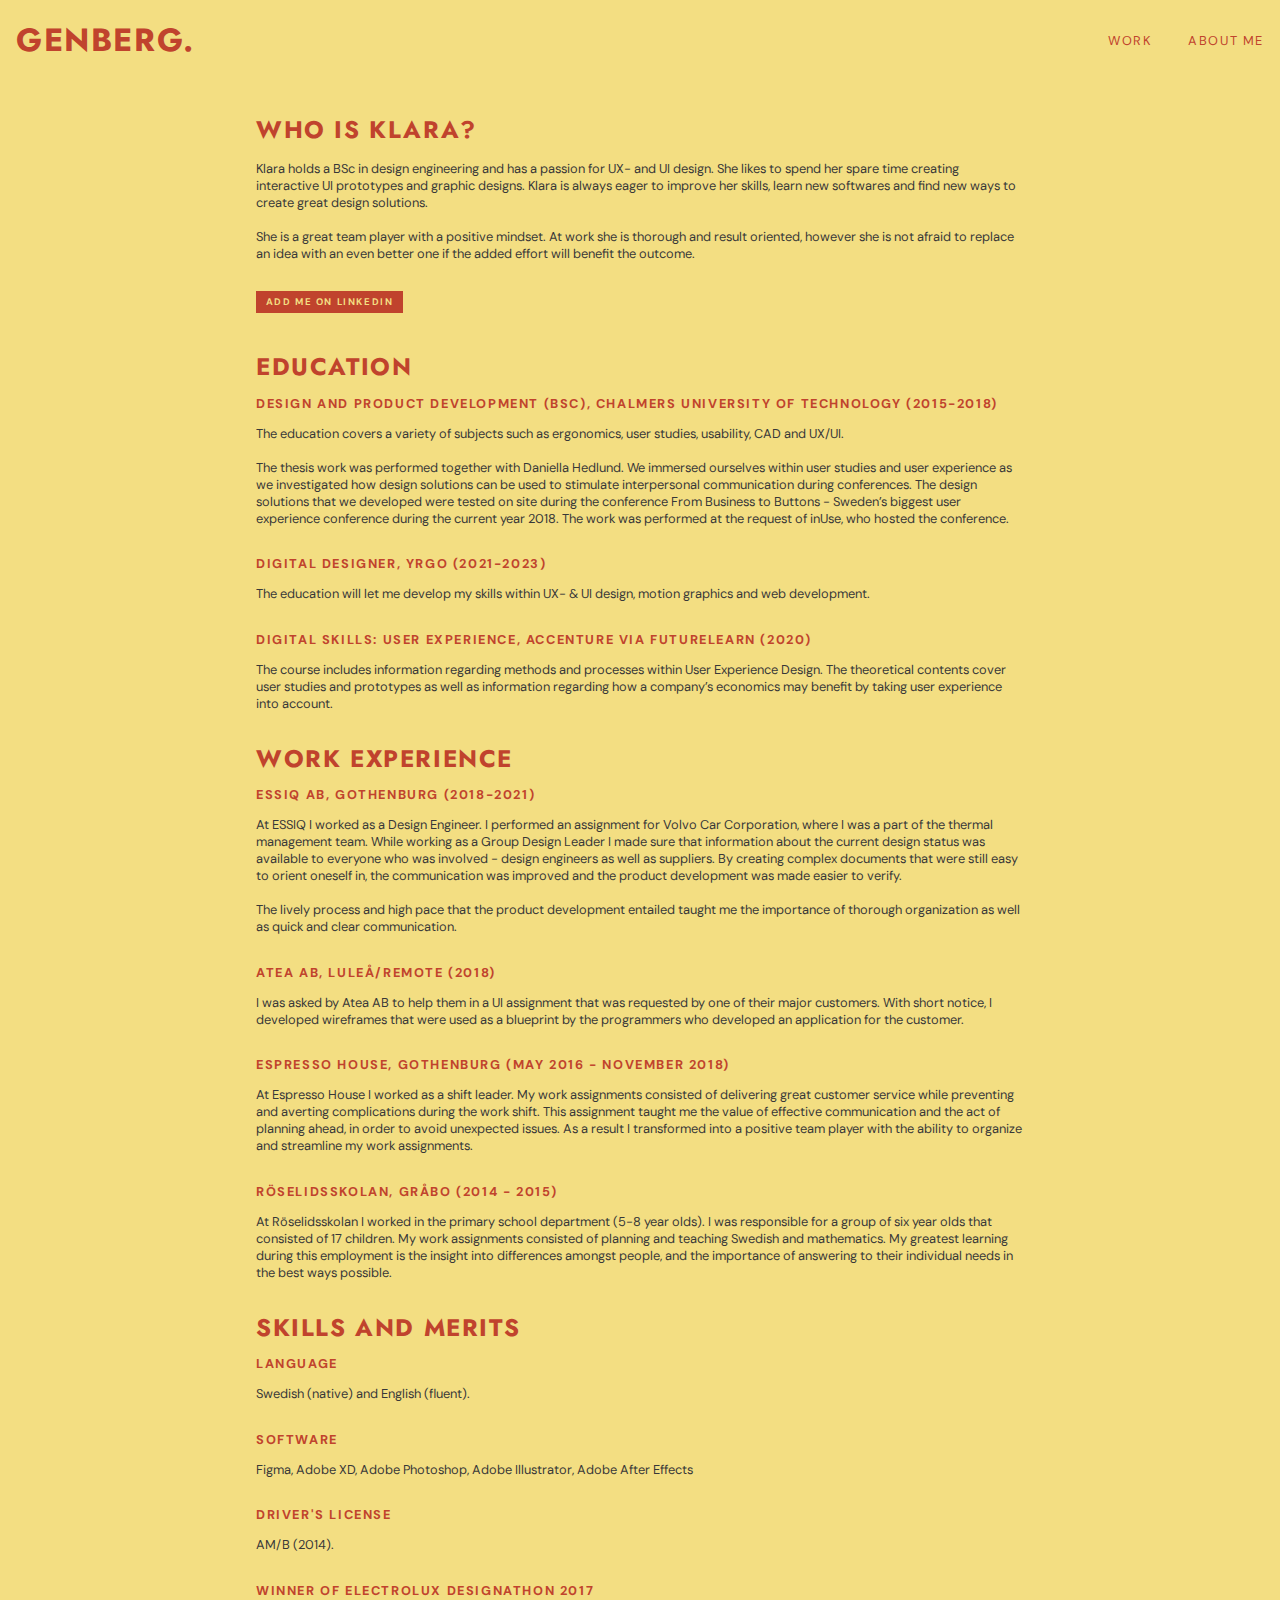
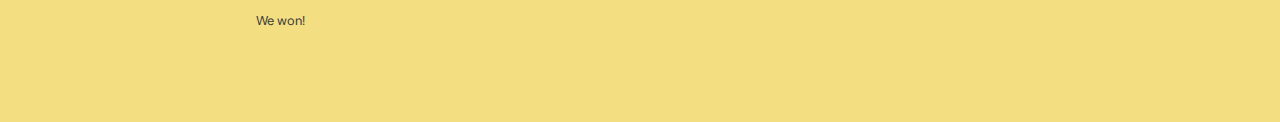
==== about.html @ a9856222 "Add files via upload" ====
<!DOCTYPE html>
<html lang="en">
<head>
    <meta charset="UTF-8">
    <meta http-equiv="X-UA-Compatible" content="IE=edge">
    <meta name="viewport" content="width=device-width, initial-scale=1.0">
    <link rel="stylesheet" href="styles.css">
    <link rel="preconnect" href="https://fonts.googleapis.com">
<link rel="preconnect" href="https://fonts.gstatic.com" crossorigin>
<link href="https://fonts.googleapis.com/css2?family=DM+Sans&family=Jost:wght@700&family=Parisienne&display=swap" rel="stylesheet">
    <title>Genberg</title>
</head>

<body>
    <section class="navbar">
        <a href="index.html">
        <h1>
            Genberg.
        </h1>
        </a>
        <div class="list">
            <ul>
            <a href="index.html">
                <li class="li-navbar">
                    Work
                </li>
            </a>
            <a href="about.html">
                <li class="li-navbar">
                    About me
                </li>
            </a>
            </ul>
        </div>
    </section>

    <section class="about">
        <div class="about-text">
            <h3>
                Who is Klara?
            </h3>
                <p>Klara holds a BSc in design engineering and has a passion for UX- and UI design. She likes to spend her spare time creating interactive UI prototypes and graphic designs. Klara is always eager to improve her skills, learn new softwares and find new ways to create great design solutions.<br><br>She is a great team player with a positive mindset. At work she is thorough and result oriented, however she is not afraid to replace an idea with an even better one if the added effort will benefit the outcome.
                </p>
                <a href="https://www.linkedin.com/in/klara-genberg-6b4b93113/"><div class="button-readmore">Add me on LinkedIn</div></a><br><br><br>
                <h3>Education</h3>
                    <h2>
                        Design and Product Development (BSc), Chalmers University of Technology (2015-2018)
                    </h2>
                    <p>
                        The education covers a variety of subjects such as ergonomics, user studies, usability, CAD and UX/UI.<br><br>The thesis work was performed together with Daniella Hedlund. We immersed ourselves within user studies and user experience as we investigated how design solutions can be used to stimulate interpersonal communication during conferences. The design solutions that we developed were tested on site during the conference From Business to Buttons - Sweden’s biggest user experience conference during the current year 2018. The work was performed at the request of inUse, who hosted the conference.
                    </p>
                    <h2>
                        Digital Designer, YRGO (2021-2023)
                    </h2>
                    <p>
                        The education will let me develop my skills within UX- & UI design, motion graphics and web development.
                    </p>
                    <h2>
                        Digital Skills: User Experience, Accenture via FutureLearn (2020)
                    </h2>
                    <p>
                        The course includes information regarding methods and processes within User Experience Design. The theoretical contents cover user studies and prototypes as well as information regarding how a company’s economics may benefit by taking user experience into account.
                    </p>
                <h3>Work experience</h3>
                    <h2>
                        ESSIQ AB, Gothenburg (2018-2021)
                    </h2>
                        <p>
                            At ESSIQ I worked as a Design Engineer. I performed an assignment for Volvo Car Corporation, where I was a part of the thermal management team. While working as a Group Design Leader I made sure that information about the current design status was available to everyone who was involved - design engineers as well as suppliers. By creating complex documents that were still easy to orient oneself in, the communication was improved and the product development was made easier to verify.<br><br>The lively process and high pace that the product development entailed taught me the importance of thorough organization as well as quick and clear communication.
                        </p>
                    <h2>
                        Atea AB, Luleå/Remote (2018)
                    </h2>
                        <p>
                            I was asked by Atea AB to help them in a UI assignment that was requested by one of their major customers. With short notice, I developed wireframes that were used as a blueprint by the programmers who developed an application for the customer.
                        </p>
                    <h2>
                        Espresso House, Gothenburg (May 2016 - November 2018)
                    </h2>
                        <p>
                            At Espresso House I worked as a shift leader. My work assignments consisted of delivering great customer service while preventing and averting complications during the work shift. This assignment taught me the value of effective communication and the act of planning ahead, in order to avoid unexpected issues. As a result I transformed into a positive team player with the ability to organize and streamline my work assignments.
                        </p>
                    <h2>
                        Röselidsskolan, Gråbo (2014 - 2015)
                    </h2>
                        <p>
                            At Röselidsskolan I worked in the primary school department (5-8 year olds). I was responsible for a group of six year olds that consisted of 17 children. My work assignments consisted of planning and teaching Swedish and mathematics. My greatest learning during this employment is the insight into differences amongst people, and the importance of answering to their individual needs in the best ways possible.
                        </p>
                <h3>
                    Skills and merits
                </h3>
                    <h2>
                        Language
                    </h2>
                    <p>
                        Swedish (native) and English (fluent).
                    </p>
                        <h2>
                            Software
                        </h2>
                        <p>
                            Figma, Adobe XD, Adobe Photoshop, Adobe Illustrator, Adobe After Effects
                        </p>
                    <h2>
                        Driver's License
                    </h2>
                    <p>
                        AM/B (2014).
                    </p>
                    <h2>
                        Winner of Electrolux Designathon 2017
                    </h2>
                    <p>
                        We won!
                    </p>
        </div>
        </section>
</body>
</html>
---- styles.css ----
body, html {
    margin: 0;
    background-size: cover;
    width: 100%;
    height: 100%;
}

h1 {
    font-family: 'Jost', sans-serif;
    text-transform: uppercase;
    color: #C0432D;
    font-size: 2rem;
    letter-spacing: 0.1rem;
    margin: 0;
}

@-webkit-keyframes glow {
  from {
    text-shadow: 0 0 10px #fff, 0 0 10px rgb(247, 0, 0), 0 0 20px #bb2b11, 0 0 40px #c93a21, 0 0 50px #c53217, 0 0 60px #c70e0e, 0 0 70px #C0432D;
  }
  
  to {
    text-shadow: 0 0 10px #fff, 0 0 20px #c72407, 0 0 30px #e62c0b, 0 0 50px #e63c1e, 0 0 60px #d43519, 0 0 70px #ce4027, 0 0 80px #af3520;
  }
}

h2 {
    font-family: 'DM Sans', sans-serif;
    font-size: 0.8rem;
    letter-spacing: 0.1rem;
    text-transform: uppercase;
    color: #C0432D;
    margin-bottom: 0;
}

h3 {
    font-family: 'Jost', sans-serif;
    font-size: 1.5rem;
    letter-spacing: 0.1rem;
    text-transform: uppercase;
    color: #C0432D;
    
    margin: 0;
}

h4 {
    font-family: 'Jost', sans-serif;
    text-transform: uppercase;
    color: #576768;
    font-size: 1.6rem;
    letter-spacing: 0.1rem;
    margin-bottom: 1rem;
    margin-top: 0;
}

p {
    font-family: 'DM Sans', sans-serif;
    font-size: 0.8rem;
    text-transform: inherit;
    color: #383838;
    float: center;
    padding-bottom: 1rem;
}

.p-landing {
  font-family: 'DM Sans', sans-serif;
  font-size: 0.9rem;
  letter-spacing: 0.1rem;
  text-transform: inherit;
  color: #C0432D;
  float: center;
  padding-bottom: 1rem;
  padding-right: 1rem;
}

.p-about {
  font-family: 'DM Sans', sans-serif;
  font-size: 0.8rem;
  letter-spacing: 0.1rem;
  text-transform: inherit;
  color: #383838;
  float: center;
  padding-bottom: 1rem;
  padding-right: 1rem;
}

a {
    text-decoration: none;
}

ul {
    list-style-type: none;
    overflow: hidden;
}

.li-navbar {
    font-family: 'DM Sans', sans-serif;
    font-size: 0.8rem;
    letter-spacing: 0.1rem;
    text-transform: uppercase;
    color: #C0432D;
    display: inline;
    padding-left: 2rem;
    text-decoration: none;
}

li:hover {
    font-style: italic;
    color:#ff7839;
}

@media (max-width: 550px) {
    li {
        display: inline-block;
    }
}

.navbar {
    background-color:#F3DE82;
    display: flex;
    justify-content:space-between;
    align-items: center;
    position: fixed;
    padding: 0 1rem 0 1rem;
    left: 0;
    right: 0;
    top: 0;
    height: 5rem;
    overflow: hidden;
    z-index: 1;
}

.hero {
  background: #F3DE82;
  background-size: cover;
  height: 100%;
  width: 100%;
  background-position: center;
  background-repeat: no-repeat;
}



.hero-text {
  text-align: center;
  position: absolute;
  top: 50%;
  left: 50%;
  transform: translate(-50%, -50%);
}

.projects {
    display: flex;
    width: 100%;
    flex-direction: row;
    background: #F3DE82;
  }

  .projects-unit {
    width: 100%;
    margin:0;
    display: flex;
    flex-direction: column;
    align-items: center;
  }

  @media (max-width: 550px) {
    .projects-unit {
        flex-direction: column;
        padding-top: 1 rem;
      }

    .projects-info {
        padding: 0;
        margin: 0;
      }
}

  .projects-image {
    display: flex;
    flex: 1;
    margin:0;
    width: 90%;
    padding-top: 60%;
    background: #F3DE82;
    transition: ease-in-out 200ms;
  }

  .projects-image:hover {
    filter: drop-shadow(4px 4px 0px #C0432D)
  }

  .projects-info {
    display: flex;
    flex: 1;
    flex-direction: column;
    background: #F3DE82;
    width: 70%;
    align-items: center;
    gap: 1rem;
    padding-top: .5rem;
    padding-bottom: 2rem;
  }

  .top-image {
    background-size: cover;
    width: 70%;
    padding-top: 45%;
    margin: auto;
    margin-bottom: 2rem;
  }

  .image1 {
      background: url(img/Immuna/immuna4.png);
      background-size: cover;
  }

  .image2 {
    background: url(img/Immuna/immunahand.png);
    background-size: cover;
}

.image3 {
  background: url(img/Immuna/immunadouble.png);
  background-size: cover;
}

.image21 {
  background: url(img/infographic/infographic.png);
  background-size: cover;
}

.image22 {
  background: url(img/infographic/animation.gif);
  background-size: cover;
  padding-top: 70%;
}

  .button-readmore {
    display: inline-block;
    font-family: 'DM Sans', sans-serif;
    font-size: 0.6rem;
    font-weight: bold;
    letter-spacing: 0.1rem;
    text-transform: uppercase;
    color: #F3DE82;
    background: #C0432D;
    padding: .3rem .6rem .3rem .6rem;
    transition: ease-in-out 200ms;
}

.button-readmore:hover {
    background: #F3DE82;
    color: #C0432D;
    border: 1px solid #C0432D;
    filter: drop-shadow(3px 3px 0px #C0432D)
}

.button-readmore-dark {
  display: inline-block;
  font-family: 'DM Sans', sans-serif;
  font-size: 0.6rem;
  font-weight: bold;
  letter-spacing: 0.1rem;
  text-transform: uppercase;
  color: #000000;
  background: #ffffff;
  padding: .3rem .6rem .3rem .6rem;
  transition: ease-in-out 200ms;
}

.button-readmore-dark:hover {
  background: #000000;
  color: #ffffff;
  border: 1px solid #ffffff;
  filter: drop-shadow(3px 3px 0px #ffffff)
}

.about {
  margin-top: 5rem;
  background: #F3DE82;
  width: 100%;
  height: auto;
  padding-top: 2rem;
  padding-bottom: 4rem;
  justify-content: center;
}

.about-text {
  margin: auto;
  background: #F3DE82;
  max-width: 60%;
}

.aboutproject {
  margin-top: 5rem;
  background: #f2f2f2;
  width: 100%;
  height: auto;
  padding-top: 2rem;
  padding-bottom: 4rem;
  justify-content: center;
}

.aboutproject-text {
  margin: auto;
  background: #f2f2f2;
  max-width: 60%;
}
  
  
  
.dark {
  background-color:#000000;
  color: #ffffff;
}

.light {
  filter: drop-shadow(1px 1px 1px #a5a5a5)
}
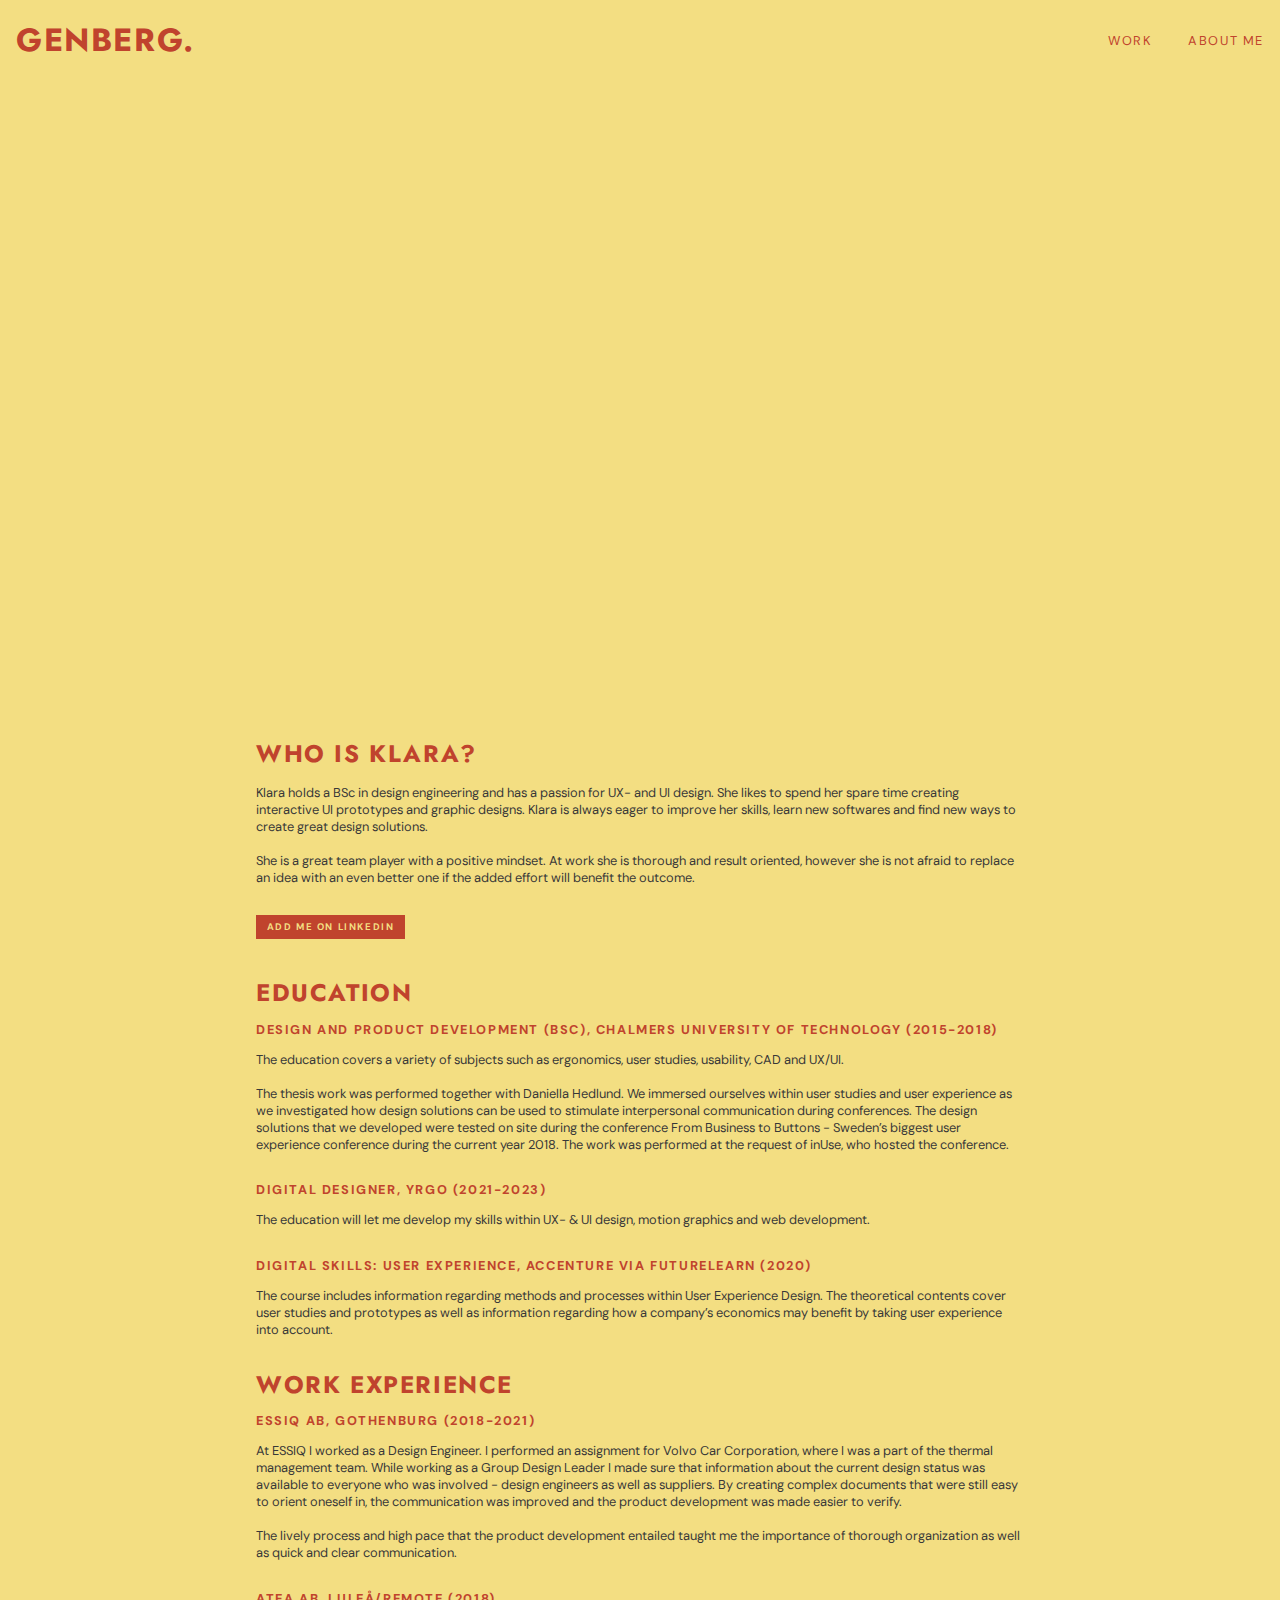
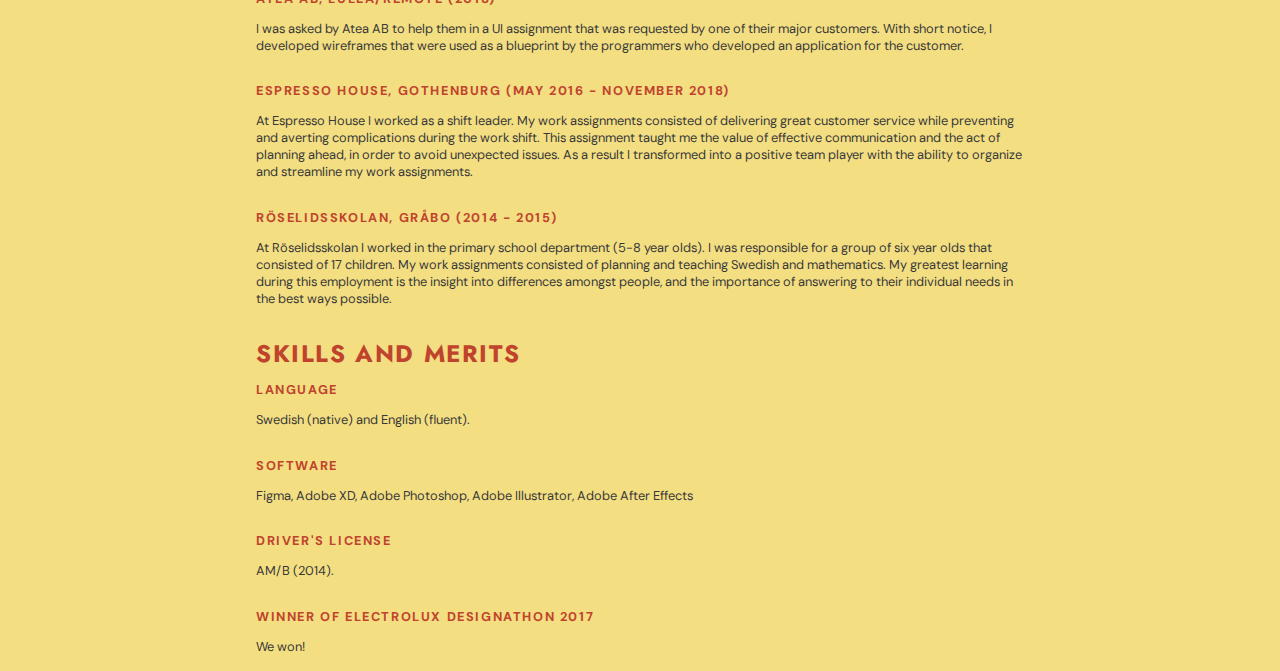
==== commit 7544e8a9: "Add design updates" ====
--- a/about.html
+++ b/about.html
@@ -9,6 +9,7 @@
 <link rel="preconnect" href="https://fonts.gstatic.com" crossorigin>
 <link href="https://fonts.googleapis.com/css2?family=DM+Sans&family=Jost:wght@700&family=Parisienne&display=swap" rel="stylesheet">
     <title>Genberg</title>
+    <link rel="icon" href="img/icons/G icon.svg">
 </head>
 
 <body>
@@ -31,10 +32,14 @@
                 </li>
             </a>
             </ul>
+            <a href="menu.html">
+                <img class="hamburger" src="img/icons/hamburger.svg">
+            </a>
         </div>
     </section>
 
     <section class="about">
+        <div class="top-image about-image"></div> 
         <div class="about-text">
             <h3>
                 Who is Klara?
--- a/styles.css
+++ b/styles.css
@@ -3,25 +3,19 @@
     background-size: cover;
     width: 100%;
     height: 100%;
+    background: #F3DE82;
+}
+
+h1, h3 {
+  font-family: 'Jost', sans-serif;
+  text-transform: uppercase;
+  color: #C0432D;
+  letter-spacing: 0.1rem;
+  margin: 0;
 }
 
 h1 {
-    font-family: 'Jost', sans-serif;
-    text-transform: uppercase;
-    color: #C0432D;
     font-size: 2rem;
-    letter-spacing: 0.1rem;
-    margin: 0;
-}
-
-@-webkit-keyframes glow {
-  from {
-    text-shadow: 0 0 10px #fff, 0 0 10px rgb(247, 0, 0), 0 0 20px #bb2b11, 0 0 40px #c93a21, 0 0 50px #c53217, 0 0 60px #c70e0e, 0 0 70px #C0432D;
-  }
-  
-  to {
-    text-shadow: 0 0 10px #fff, 0 0 20px #c72407, 0 0 30px #e62c0b, 0 0 50px #e63c1e, 0 0 60px #d43519, 0 0 70px #ce4027, 0 0 80px #af3520;
-  }
 }
 
 h2 {
@@ -34,54 +28,23 @@
 }
 
 h3 {
-    font-family: 'Jost', sans-serif;
     font-size: 1.5rem;
-    letter-spacing: 0.1rem;
-    text-transform: uppercase;
-    color: #C0432D;
-    
-    margin: 0;
-}
-
-h4 {
-    font-family: 'Jost', sans-serif;
-    text-transform: uppercase;
-    color: #576768;
-    font-size: 1.6rem;
-    letter-spacing: 0.1rem;
-    margin-bottom: 1rem;
-    margin-top: 0;
-}
-
-p {
-    font-family: 'DM Sans', sans-serif;
-    font-size: 0.8rem;
-    text-transform: inherit;
-    color: #383838;
-    float: center;
-    padding-bottom: 1rem;
-}
-
-.p-landing {
+}
+
+p, .p-landing {
   font-family: 'DM Sans', sans-serif;
-  font-size: 0.9rem;
-  letter-spacing: 0.1rem;
+  font-size: 0.8rem;
   text-transform: inherit;
-  color: #C0432D;
   float: center;
   padding-bottom: 1rem;
-  padding-right: 1rem;
-}
-
-.p-about {
-  font-family: 'DM Sans', sans-serif;
-  font-size: 0.8rem;
-  letter-spacing: 0.1rem;
-  text-transform: inherit;
-  color: #383838;
-  float: center;
-  padding-bottom: 1rem;
-  padding-right: 1rem;
+}
+
+p {
+    color: #383838;
+}
+
+.p-landing {
+  color: #C0432D;
 }
 
 a {
@@ -106,13 +69,6 @@
 
 li:hover {
     font-style: italic;
-    color:#ff7839;
-}
-
-@media (max-width: 550px) {
-    li {
-        display: inline-block;
-    }
 }
 
 .navbar {
@@ -130,6 +86,10 @@
     z-index: 1;
 }
 
+.hamburger {
+  display: none;
+}
+
 .hero {
   background: #F3DE82;
   background-size: cover;
@@ -138,8 +98,6 @@
   background-position: center;
   background-repeat: no-repeat;
 }
-
-
 
 .hero-text {
   text-align: center;
@@ -149,41 +107,29 @@
   transform: translate(-50%, -50%);
 }
 
+.projects, .projects-unit, .projects-image, .projects-info {
+  display: flex;
+  background: #F3DE82;
+  margin: 0;
+}
+
 .projects {
-    display: flex;
     width: 100%;
     flex-direction: row;
-    background: #F3DE82;
   }
 
   .projects-unit {
     width: 100%;
-    margin:0;
-    display: flex;
     flex-direction: column;
     align-items: center;
   }
 
-  @media (max-width: 550px) {
-    .projects-unit {
-        flex-direction: column;
-        padding-top: 1 rem;
-      }
-
-    .projects-info {
-        padding: 0;
-        margin: 0;
-      }
-}
-
   .projects-image {
-    display: flex;
     flex: 1;
-    margin:0;
     width: 90%;
     padding-top: 60%;
-    background: #F3DE82;
     transition: ease-in-out 200ms;
+    background-size: cover;
   }
 
   .projects-image:hover {
@@ -191,11 +137,7 @@
   }
 
   .projects-info {
-    display: flex;
-    flex: 1;
     flex-direction: column;
-    background: #F3DE82;
-    width: 70%;
     align-items: center;
     gap: 1rem;
     padding-top: .5rem;
@@ -204,10 +146,16 @@
 
   .top-image {
     background-size: cover;
-    width: 70%;
-    padding-top: 45%;
+    width: 80%;
+    padding-top: 50%;
     margin: auto;
-    margin-bottom: 2rem;
+    margin-bottom: 1rem;
+  }
+  
+  .long-image {
+    width: 100%;
+    padding-top: 160%;
+    margin: auto;
   }
 
   .image1 {
@@ -233,7 +181,33 @@
 .image22 {
   background: url(img/infographic/animation.gif);
   background-size: cover;
-  padding-top: 70%;
+  width: 50%;
+  padding-top: 50%;
+}
+
+.image31 {
+  background: url(img/Shuu/shuu_mockup.jpeg);
+      background-size: cover;
+}
+
+.image32 {
+  background: url(img/Shuu/shuu_products.png);
+      background-size: cover;
+}
+
+.image41 {
+  background: url(img/Smoove/smoove_macbook.jpeg);
+  background-size: cover;
+}
+
+.image42 {
+  background: url(img/Smoove/smoove_ipad.jpeg);
+  background-size: cover;
+}
+
+.about-image {
+  background: url(img/aboutme.png);
+  background-size: cover;
 }
 
   .button-readmore {
@@ -245,6 +219,7 @@
     text-transform: uppercase;
     color: #F3DE82;
     background: #C0432D;
+    border: 1px solid #C0432D;
     padding: .3rem .6rem .3rem .6rem;
     transition: ease-in-out 200ms;
 }
@@ -265,6 +240,7 @@
   text-transform: uppercase;
   color: #000000;
   background: #ffffff;
+  border: 1px solid #ffffff;
   padding: .3rem .6rem .3rem .6rem;
   transition: ease-in-out 200ms;
 }
@@ -281,8 +257,6 @@
   background: #F3DE82;
   width: 100%;
   height: auto;
-  padding-top: 2rem;
-  padding-bottom: 4rem;
   justify-content: center;
 }
 
@@ -290,31 +264,78 @@
   margin: auto;
   background: #F3DE82;
   max-width: 60%;
-}
+} 
 
 .aboutproject {
+  display: flex;
+  flex-direction: column;
   margin-top: 5rem;
-  background: #f2f2f2;
+  background: #F3DE82;
   width: 100%;
   height: auto;
-  padding-top: 2rem;
-  padding-bottom: 4rem;
   justify-content: center;
 }
 
-.aboutproject-text {
-  margin: auto;
-  background: #f2f2f2;
-  max-width: 60%;
-}
-  
-  
-  
 .dark {
   background-color:#000000;
   color: #ffffff;
 }
 
-.light {
-  filter: drop-shadow(1px 1px 1px #a5a5a5)
+@media (max-width: 550px) {
+  ul {
+    display: none;
+  }  
+
+  h1 {
+    font-size: 1.6rem;
+  }
+
+  .navbar {
+    height: 3rem;
+  }
+
+  .hamburger {
+    display: inline-block;
+    width: 30px;
+    margin-top: 0.3rem;
+  }
+
+  .exit {
+    display: inline-block;
+    width: 25px;
+    margin-top: 0.3rem;
+  }
+
+  .projects-unit {
+      flex-direction: column;
+    }
+
+    .projects {
+      display: flex;
+      width: 100%;
+      flex-direction: column;
+      background: #F3DE82;
+    }
+
+    h3 {
+      font-size: 1.2rem;
+    }
+
+    .about {
+      margin-top: 3rem;
+    }
+
+    .about-text {
+      max-width: 80%;
+    }
+
+    .top-image {
+      width: 100%;
+      padding-top: 65%;
+    }
+    .year-team-role {
+      display: flex;
+      flex-direction: row;
+      justify-content: space-between;
+    }
 }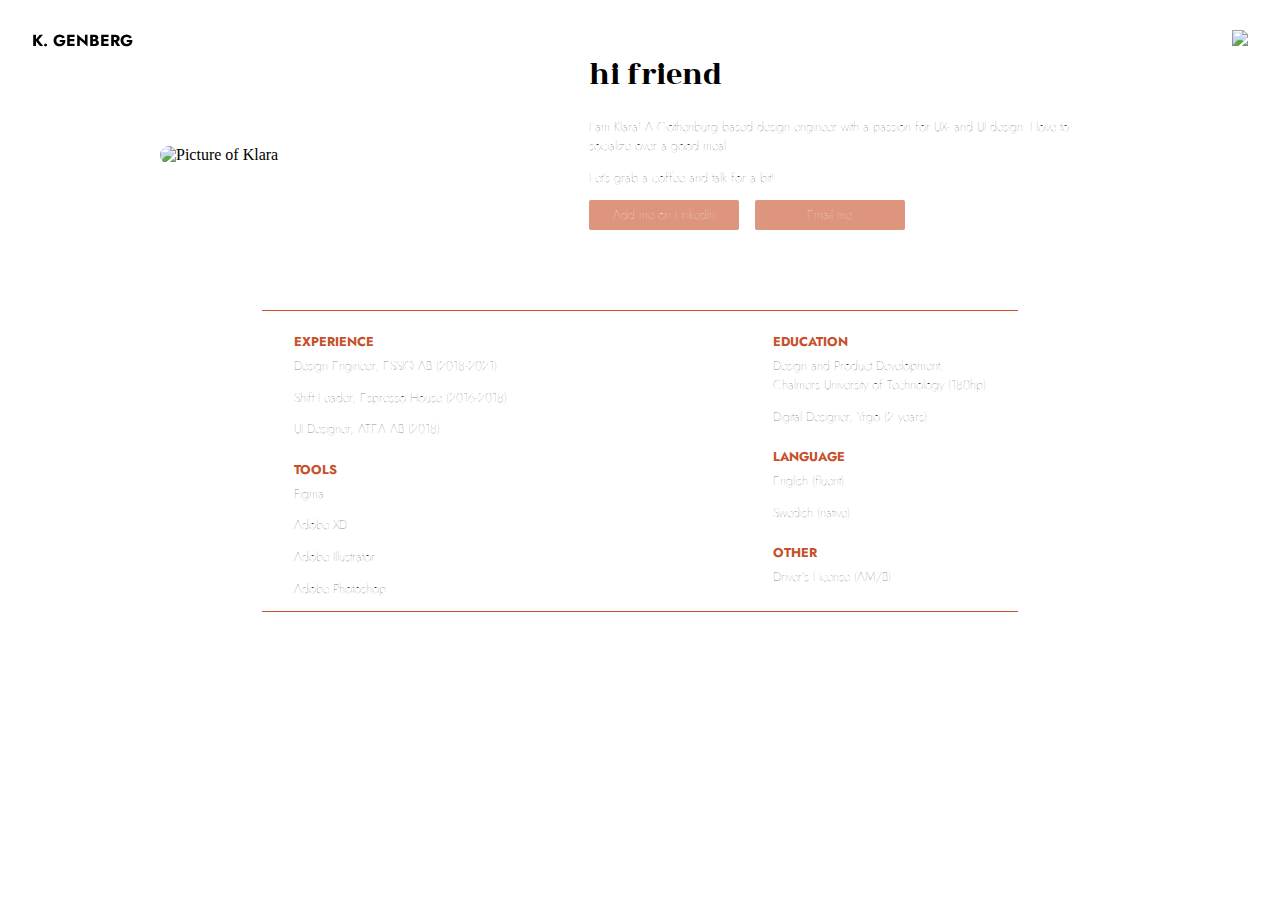
==== commit 8621a47c: "Add new portfolio" ====
--- a/about.html
+++ b/about.html
@@ -6,119 +6,74 @@
     <meta name="viewport" content="width=device-width, initial-scale=1.0">
     <link rel="stylesheet" href="styles.css">
     <link rel="preconnect" href="https://fonts.googleapis.com">
-<link rel="preconnect" href="https://fonts.gstatic.com" crossorigin>
-<link href="https://fonts.googleapis.com/css2?family=DM+Sans&family=Jost:wght@700&family=Parisienne&display=swap" rel="stylesheet">
+    <link rel="preconnect" href="https://fonts.gstatic.com" crossorigin>
+    <link href="https://fonts.googleapis.com/css2?family=Jost:wght@400;700&family=Rozha+One&display=swap" rel="stylesheet">
     <title>Genberg</title>
-    <link rel="icon" href="img/icons/G icon.svg">
 </head>
+<body>
 
-<body>
     <section class="navbar">
         <a href="index.html">
-        <h1>
-            Genberg.
-        </h1>
+        <h2>
+            K. Genberg
+        </h2>
         </a>
-        <div class="list">
-            <ul>
-            <a href="index.html">
-                <li class="li-navbar">
-                    Work
-                </li>
-            </a>
-            <a href="about.html">
-                <li class="li-navbar">
-                    About me
-                </li>
-            </a>
-            </ul>
             <a href="menu.html">
                 <img class="hamburger" src="img/icons/hamburger.svg">
             </a>
         </div>
     </section>
 
-    <section class="about">
-        <div class="top-image about-image"></div> 
+    <section class="about-container">
+        <img src="img/about.jpg" class="project-square-img" alt="Picture of Klara">
         <div class="about-text">
-            <h3>
-                Who is Klara?
-            </h3>
-                <p>Klara holds a BSc in design engineering and has a passion for UX- and UI design. She likes to spend her spare time creating interactive UI prototypes and graphic designs. Klara is always eager to improve her skills, learn new softwares and find new ways to create great design solutions.<br><br>She is a great team player with a positive mindset. At work she is thorough and result oriented, however she is not afraid to replace an idea with an even better one if the added effort will benefit the outcome.
-                </p>
-                <a href="https://www.linkedin.com/in/klara-genberg-6b4b93113/"><div class="button-readmore">Add me on LinkedIn</div></a><br><br><br>
-                <h3>Education</h3>
-                    <h2>
-                        Design and Product Development (BSc), Chalmers University of Technology (2015-2018)
-                    </h2>
-                    <p>
-                        The education covers a variety of subjects such as ergonomics, user studies, usability, CAD and UX/UI.<br><br>The thesis work was performed together with Daniella Hedlund. We immersed ourselves within user studies and user experience as we investigated how design solutions can be used to stimulate interpersonal communication during conferences. The design solutions that we developed were tested on site during the conference From Business to Buttons - Sweden’s biggest user experience conference during the current year 2018. The work was performed at the request of inUse, who hosted the conference.
-                    </p>
-                    <h2>
-                        Digital Designer, YRGO (2021-2023)
-                    </h2>
-                    <p>
-                        The education will let me develop my skills within UX- & UI design, motion graphics and web development.
-                    </p>
-                    <h2>
-                        Digital Skills: User Experience, Accenture via FutureLearn (2020)
-                    </h2>
-                    <p>
-                        The course includes information regarding methods and processes within User Experience Design. The theoretical contents cover user studies and prototypes as well as information regarding how a company’s economics may benefit by taking user experience into account.
-                    </p>
-                <h3>Work experience</h3>
-                    <h2>
-                        ESSIQ AB, Gothenburg (2018-2021)
-                    </h2>
-                        <p>
-                            At ESSIQ I worked as a Design Engineer. I performed an assignment for Volvo Car Corporation, where I was a part of the thermal management team. While working as a Group Design Leader I made sure that information about the current design status was available to everyone who was involved - design engineers as well as suppliers. By creating complex documents that were still easy to orient oneself in, the communication was improved and the product development was made easier to verify.<br><br>The lively process and high pace that the product development entailed taught me the importance of thorough organization as well as quick and clear communication.
-                        </p>
-                    <h2>
-                        Atea AB, Luleå/Remote (2018)
-                    </h2>
-                        <p>
-                            I was asked by Atea AB to help them in a UI assignment that was requested by one of their major customers. With short notice, I developed wireframes that were used as a blueprint by the programmers who developed an application for the customer.
-                        </p>
-                    <h2>
-                        Espresso House, Gothenburg (May 2016 - November 2018)
-                    </h2>
-                        <p>
-                            At Espresso House I worked as a shift leader. My work assignments consisted of delivering great customer service while preventing and averting complications during the work shift. This assignment taught me the value of effective communication and the act of planning ahead, in order to avoid unexpected issues. As a result I transformed into a positive team player with the ability to organize and streamline my work assignments.
-                        </p>
-                    <h2>
-                        Röselidsskolan, Gråbo (2014 - 2015)
-                    </h2>
-                        <p>
-                            At Röselidsskolan I worked in the primary school department (5-8 year olds). I was responsible for a group of six year olds that consisted of 17 children. My work assignments consisted of planning and teaching Swedish and mathematics. My greatest learning during this employment is the insight into differences amongst people, and the importance of answering to their individual needs in the best ways possible.
-                        </p>
-                <h3>
-                    Skills and merits
-                </h3>
-                    <h2>
-                        Language
-                    </h2>
-                    <p>
-                        Swedish (native) and English (fluent).
-                    </p>
-                        <h2>
-                            Software
-                        </h2>
-                        <p>
-                            Figma, Adobe XD, Adobe Photoshop, Adobe Illustrator, Adobe After Effects
-                        </p>
-                    <h2>
-                        Driver's License
-                    </h2>
-                    <p>
-                        AM/B (2014).
-                    </p>
-                    <h2>
-                        Winner of Electrolux Designathon 2017
-                    </h2>
-                    <p>
-                        We won!
-                    </p>
+            <h4>
+                Hi friend
+            </h4>
+            <p>
+            I am Klara! A Gothenburg based design engineer with a passion for UX- and UI design. I love to socialize over a good meal.
+            </p>
+            <p>
+                Let's grab a coffee and talk for a bit!
+            </p>
+            <div class="buttons">
+                <a href="https://www.linkedin.com/in/klara-genberg-6b4b93113/">
+                    <div class="button">
+                    Add me on LinkedIn
+                    </div>
+                </a>
+                <a href="mailto: klaragenberg@gmail.com">
+                <div class="button">
+                    Email me
+                </div>
+                </a>
+            </div>
         </div>
+    </section>
+
+    <section class="project-page">
+    <section class="quick-info">
+        <section class="info">
+            <h5>Experience</h5>
+            <p>Design Engineer, ESSIQ AB (2018-2021)</p>
+            <p>Shift Leader, Espresso House (2016-2018)</p>
+            <p>UI Designer, ATEA AB (2018)</p>
+            <h5>Tools</h5>
+            <p>Figma</p>
+            <p>Adobe XD</p>
+            <p>Adobe Illustrator</p>
+            <p>Adobe Photoshop</p>
         </section>
+        <section class="info">
+            <h5>Education</h5>
+            <p>Design and Product Development,<br>Chalmers University of Technology (180hp)</p>
+            <p>Digital Designer, Yrgo (2 years)</p>            <h5>Language</h5>
+            <p>English (fluent)</p>
+            <p>Swedish (native)</p>
+            <h5>Other</h5>
+            <p>Driver's License (AM/B)</p>
+        </section>
+    </section>
+</section>
 </body>
 </html>--- a/styles.css
+++ b/styles.css
@@ -1,83 +1,18 @@
-body, html {
+body {
     margin: 0;
-    background-size: cover;
-    width: 100%;
-    height: 100%;
-    background: #F3DE82;
-}
-
-h1, h3 {
-  font-family: 'Jost', sans-serif;
-  text-transform: uppercase;
-  color: #C0432D;
-  letter-spacing: 0.1rem;
-  margin: 0;
-}
-
-h1 {
-    font-size: 2rem;
-}
-
-h2 {
-    font-family: 'DM Sans', sans-serif;
-    font-size: 0.8rem;
-    letter-spacing: 0.1rem;
-    text-transform: uppercase;
-    color: #C0432D;
-    margin-bottom: 0;
-}
-
-h3 {
-    font-size: 1.5rem;
-}
-
-p, .p-landing {
-  font-family: 'DM Sans', sans-serif;
-  font-size: 0.8rem;
-  text-transform: inherit;
-  float: center;
-  padding-bottom: 1rem;
-}
-
-p {
-    color: #383838;
-}
-
-.p-landing {
-  color: #C0432D;
-}
-
-a {
-    text-decoration: none;
-}
-
-ul {
-    list-style-type: none;
-    overflow: hidden;
-}
-
-.li-navbar {
-    font-family: 'DM Sans', sans-serif;
-    font-size: 0.8rem;
-    letter-spacing: 0.1rem;
-    text-transform: uppercase;
-    color: #C0432D;
-    display: inline;
-    padding-left: 2rem;
-    text-decoration: none;
-}
-
-li:hover {
-    font-style: italic;
+    background-color: white;
+    background-image: url(img/bgcircle2.svg);
+    background-repeat: no-repeat;
+    background-position: top center;
+    background-size: 180vh;
 }
 
 .navbar {
-    background-color:#F3DE82;
-    display: flex;
-    justify-content:space-between;
+    display: flex;
+    justify-content: space-between;
     align-items: center;
     position: fixed;
-    padding: 0 1rem 0 1rem;
+    padding: 0 2rem 0 2rem;
     left: 0;
     right: 0;
     top: 0;
@@ -86,256 +21,302 @@
     z-index: 1;
 }
 
-.hamburger {
-  display: none;
-}
-
-.hero {
-  background: #F3DE82;
-  background-size: cover;
-  height: 100%;
-  width: 100%;
-  background-position: center;
-  background-repeat: no-repeat;
-}
-
-.hero-text {
-  text-align: center;
-  position: absolute;
-  top: 50%;
-  left: 50%;
-  transform: translate(-50%, -50%);
-}
-
-.projects, .projects-unit, .projects-image, .projects-info {
-  display: flex;
-  background: #F3DE82;
-  margin: 0;
-}
-
-.projects {
+h1, h2, h3 {
+    transition-duration: 200ms;
+}
+
+h1:hover, h2:hover, h3:hover {
+    color: #C7502A;
+    transition-timing-function: ease-in-out;
+}
+
+h1 {
+    font-family: 'Rozha One', serif;
+    font-weight: 400;
+    font-size: 14vw;
+    text-transform: lowercase;
+    color: black;
+    line-height: 1rem;
+}
+
+    h1:hover {
+        color: #C7502A;
+        transition-timing-function: ease-in-out;
+        font-size: 15vw;
+    }
+
+h2 {
+    font-family: 'Jost', serif;
+    font-weight: 700;
+    font-size: 1em;
+    text-transform: uppercase;
+    color: black;
+}
+
+h3 {
+    font-family: 'Rozha One', serif;
+    font-weight: 400;
+    font-size: 4rem;
+    text-transform: lowercase;
+    color: black;
+    line-height: 1rem;
+}
+
+h4 {
+    font-family: 'Rozha One', serif;
+    font-weight: 400;
+    font-size: 2rem;
+    text-transform: lowercase;
+    color: black;
+    line-height: 0rem;
+}
+
+h5 {
+    font-family: 'Jost', sans-serif;
+    font-size: 0.8em;
+    margin-bottom: -.5rem;
+    text-transform: uppercase;
+    color: #C7502A;
+}
+
+p {
+    font-family: 'Jost', sans-serif;
+    font-weight: 100;
+    font-size: 0.8em;
+}
+
+a {
+    text-decoration: none;
+}
+
+li {
+    list-style-type: none;
+}
+
+.about-work {
+    display: flex;
+    flex-direction: row;
+    gap: 10vw;
+    align-items: center;
+    justify-content: center;
+    height: 95vh;
+}
+
+.menu-list {
+    display: flex;
+    justify-content: right;
+    align-items: center;
+    height: 95vh;
+    padding-right: 4rem;
+}
+
+.about-container {
+    display: flex;
+    flex-direction: row;
+    align-items: center;
+    justify-content: center;
+    gap: 2rem;
+    padding: 0rem 10rem 0rem 10rem;
+    margin-top: 7rem;
+}
+
+.about-text {
+    align-items: center;
+    justify-content: center;
+    margin-right: 3rem;
+    margin-top: -5rem;
+    max-width: 700px;
+}
+
+.project-grid {
+    display: flex;
+    flex-direction: column;
+    align-items: center;
+    justify-content: center;
+    margin-top: 5rem;
+    margin-bottom: 2rem;
+    gap: 1rem;
+}
+
+.project-duo {
+    display: flex;
+    flex-direction: row;
+    justify-content: center;
+    gap: 4rem;
+}
+
+.project-card {
+display: flex;
+flex-direction: column;
+}
+
+.project-card-img {
+    border-radius: 10px;
+    padding-top: 30vw;
+    width: 30vw;
+    transition: ease-in-out 200ms;
+    opacity: 90%;
+}
+
+.project-card-img:hover {
+    opacity: 100%;
+    transition: ease-in-out 200ms;
+}
+
+.img1 {
+    background: url(img/eat/kvadrateat.png);   
+}
+
+.img2 {
+    background: url(img/norgald/kvadratnorgald.png);
+}
+
+.img3 {
+    background: url(img/capsule/kvadratcapsule.png);
+    background-position: 50%;
+}
+
+.img4 {
+    background: url(img/befriend/kvadratbefriend.png);
+}
+
+.img1, .img2, .img3, .img4 {
+    background-size: cover;
+}
+
+.project-square-img {
+    border-radius: 10px;
+    width: 40vw;
+    margin-bottom: 2rem;
+}
+
+.project-page {
+    display: flex;
+    flex-direction: column;
+    align-items: center;
+    justify-content: center;
+    width: 60vw;
+    margin-top: 5rem;
+    margin-bottom: 2rem;
+    margin-left: 20%;
+}
+
+.quick-info {
+    display: flex;
+    flex-direction: row;
+    justify-content: space-between;
+    align-items: left;
+    width: 54vw;
+    border-top: 1px solid #C7502A;
+    border-bottom: 1px solid #C7502A;
+    padding-left: 2rem;
+    padding-right: 2rem;
+    margin-bottom: 2rem;
+}
+
+.project-big-img {
+    background-size: cover;
     width: 100%;
-    flex-direction: row;
-  }
-
-  .projects-unit {
-    width: 100%;
+    border-radius: 10px;
+}
+
+
+.buttons {
+    display: flex;
+    flex-direction: row;
+    gap: 1rem;
+}
+
+.button {
+    opacity: 60%;
+    display: flex;
+    background-color: #C7502A;
+    width: 150px;
+    height: 30px;
+    border-radius: 2px;
+    font-family: 'Jost';
+    font-size: 0.8rem;
+    font-weight: 100;
+    color:white;
+    align-items: center;
+    justify-content: center;
+    transition-duration: 200ms;
+}
+
+.button:hover {
+    opacity: 100%;
+    transition-duration: 200ms;
+}
+
+@media (max-width: 850px) {
+
+    .navbar {
+        background-color: white;
+        opacity: .9;
+    }
+
+    .project-page {
+        width: 80vw;
+        margin-left: 10%;
+    }
+
+    .quick-info {
+        width: 80vw;
+    }
+}
+
+@media (max-width: 600px) {
+
+    .project-square-img {
+        border-radius: 10px;
+        width: 80vw;
+        margin-bottom: 2rem;
+    }
+
+    .project-page {
+        width: 80vw;
+        margin-left: 10%;
+    }
+
+    .quick-info {
+        width: 80vw;
+        flex-direction: column;
+    }
+
+    .about-container {
+        flex-direction: column;
+        gap: 3rem;
+    }
+
+    .about-text {
+        margin-right: 0rem;
+        margin-top: -5rem;
+        width: 80vw;
+    }
+
+    .project-duo {
+        display: flex;
+        flex-direction: column;
+        justify-content: center;
+        align-items: center;
+        gap: 1rem;
+    }
+    
+    .project-card {
+    display: flex;
     flex-direction: column;
-    align-items: center;
-  }
-
-  .projects-image {
-    flex: 1;
-    width: 90%;
-    padding-top: 60%;
-    transition: ease-in-out 200ms;
-    background-size: cover;
-  }
-
-  .projects-image:hover {
-    filter: drop-shadow(4px 4px 0px #C0432D)
-  }
-
-  .projects-info {
-    flex-direction: column;
-    align-items: center;
-    gap: 1rem;
-    padding-top: .5rem;
-    padding-bottom: 2rem;
-  }
-
-  .top-image {
-    background-size: cover;
-    width: 80%;
-    padding-top: 50%;
-    margin: auto;
-    margin-bottom: 1rem;
-  }
-  
-  .long-image {
-    width: 100%;
-    padding-top: 160%;
-    margin: auto;
-  }
-
-  .image1 {
-      background: url(img/Immuna/immuna4.png);
-      background-size: cover;
-  }
-
-  .image2 {
-    background: url(img/Immuna/immunahand.png);
-    background-size: cover;
-}
-
-.image3 {
-  background: url(img/Immuna/immunadouble.png);
-  background-size: cover;
-}
-
-.image21 {
-  background: url(img/infographic/infographic.png);
-  background-size: cover;
-}
-
-.image22 {
-  background: url(img/infographic/animation.gif);
-  background-size: cover;
-  width: 50%;
-  padding-top: 50%;
-}
-
-.image31 {
-  background: url(img/Shuu/shuu_mockup.jpeg);
-      background-size: cover;
-}
-
-.image32 {
-  background: url(img/Shuu/shuu_products.png);
-      background-size: cover;
-}
-
-.image41 {
-  background: url(img/Smoove/smoove_macbook.jpeg);
-  background-size: cover;
-}
-
-.image42 {
-  background: url(img/Smoove/smoove_ipad.jpeg);
-  background-size: cover;
-}
-
-.about-image {
-  background: url(img/aboutme.png);
-  background-size: cover;
-}
-
-  .button-readmore {
-    display: inline-block;
-    font-family: 'DM Sans', sans-serif;
-    font-size: 0.6rem;
-    font-weight: bold;
-    letter-spacing: 0.1rem;
-    text-transform: uppercase;
-    color: #F3DE82;
-    background: #C0432D;
-    border: 1px solid #C0432D;
-    padding: .3rem .6rem .3rem .6rem;
-    transition: ease-in-out 200ms;
-}
-
-.button-readmore:hover {
-    background: #F3DE82;
-    color: #C0432D;
-    border: 1px solid #C0432D;
-    filter: drop-shadow(3px 3px 0px #C0432D)
-}
-
-.button-readmore-dark {
-  display: inline-block;
-  font-family: 'DM Sans', sans-serif;
-  font-size: 0.6rem;
-  font-weight: bold;
-  letter-spacing: 0.1rem;
-  text-transform: uppercase;
-  color: #000000;
-  background: #ffffff;
-  border: 1px solid #ffffff;
-  padding: .3rem .6rem .3rem .6rem;
-  transition: ease-in-out 200ms;
-}
-
-.button-readmore-dark:hover {
-  background: #000000;
-  color: #ffffff;
-  border: 1px solid #ffffff;
-  filter: drop-shadow(3px 3px 0px #ffffff)
-}
-
-.about {
-  margin-top: 5rem;
-  background: #F3DE82;
-  width: 100%;
-  height: auto;
-  justify-content: center;
-}
-
-.about-text {
-  margin: auto;
-  background: #F3DE82;
-  max-width: 60%;
-} 
-
-.aboutproject {
-  display: flex;
-  flex-direction: column;
-  margin-top: 5rem;
-  background: #F3DE82;
-  width: 100%;
-  height: auto;
-  justify-content: center;
-}
-
-.dark {
-  background-color:#000000;
-  color: #ffffff;
-}
-
-@media (max-width: 550px) {
-  ul {
-    display: none;
-  }  
-
-  h1 {
-    font-size: 1.6rem;
-  }
-
-  .navbar {
-    height: 3rem;
-  }
-
-  .hamburger {
-    display: inline-block;
-    width: 30px;
-    margin-top: 0.3rem;
-  }
-
-  .exit {
-    display: inline-block;
-    width: 25px;
-    margin-top: 0.3rem;
-  }
-
-  .projects-unit {
-      flex-direction: column;
-    }
-
-    .projects {
-      display: flex;
-      width: 100%;
-      flex-direction: column;
-      background: #F3DE82;
-    }
-
-    h3 {
-      font-size: 1.2rem;
-    }
-
-    .about {
-      margin-top: 3rem;
-    }
-
-    .about-text {
-      max-width: 80%;
-    }
-
-    .top-image {
-      width: 100%;
-      padding-top: 65%;
-    }
-    .year-team-role {
-      display: flex;
-      flex-direction: row;
-      justify-content: space-between;
+    }
+
+    .project-card-img {
+        border-radius: 10px;
+        padding-top: 80vw;
+        width: 80vw;
+        opacity: 100%;
+    }
+
+    .buttons {
+        flex-direction: column;
+        align-items: center;
+        margin-top: 2rem;
     }
 }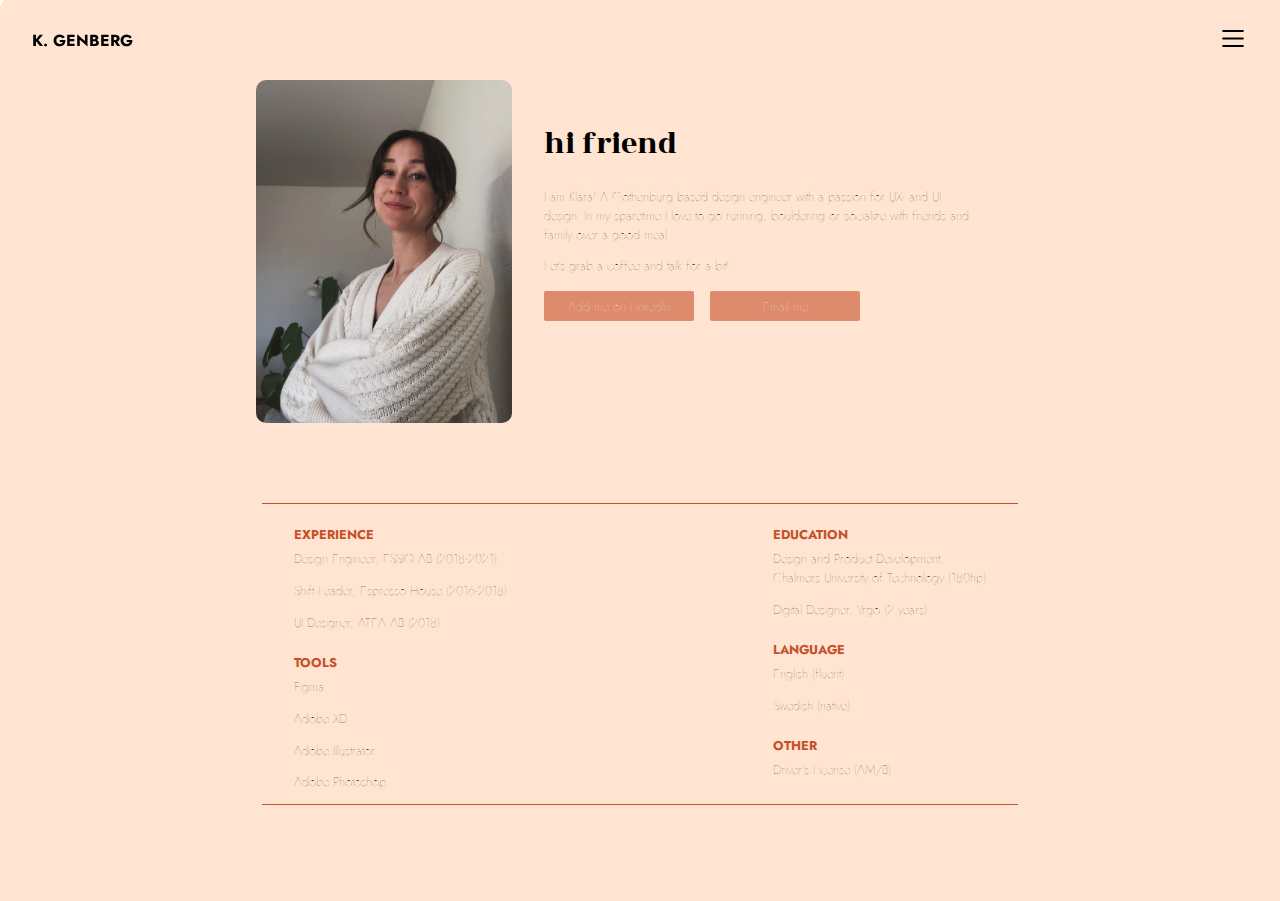
==== commit d7a0f29c: "Added methology and kollektiva" ====
--- a/about.html
+++ b/about.html
@@ -25,13 +25,13 @@
     </section>
 
     <section class="about-container">
-        <img src="img/about.jpg" class="project-square-img" alt="Picture of Klara">
+        <img src="img/about.jpg" class="about-me-img" alt="Picture of Klara">
         <div class="about-text">
             <h4>
                 Hi friend
             </h4>
             <p>
-            I am Klara! A Gothenburg based design engineer with a passion for UX- and UI design. I love to socialize over a good meal.
+            I am Klara! A Gothenburg based design engineer with a passion for UX- and UI design. In my sparetime I love to go running, bouldering or socialize with friends and family over a good meal.
             </p>
             <p>
                 Let's grab a coffee and talk for a bit!
@@ -52,28 +52,29 @@
     </section>
 
     <section class="project-page">
-    <section class="quick-info">
-        <section class="info">
-            <h5>Experience</h5>
-            <p>Design Engineer, ESSIQ AB (2018-2021)</p>
-            <p>Shift Leader, Espresso House (2016-2018)</p>
-            <p>UI Designer, ATEA AB (2018)</p>
-            <h5>Tools</h5>
-            <p>Figma</p>
-            <p>Adobe XD</p>
-            <p>Adobe Illustrator</p>
-            <p>Adobe Photoshop</p>
-        </section>
-        <section class="info">
-            <h5>Education</h5>
-            <p>Design and Product Development,<br>Chalmers University of Technology (180hp)</p>
-            <p>Digital Designer, Yrgo (2 years)</p>            <h5>Language</h5>
-            <p>English (fluent)</p>
-            <p>Swedish (native)</p>
-            <h5>Other</h5>
-            <p>Driver's License (AM/B)</p>
+        <section class="quick-info">
+            <section class="info">
+                <h5>Experience</h5>
+                <p>Design Engineer, ESSIQ AB (2018-2021)</p>
+                <p>Shift Leader, Espresso House (2016-2018)</p>
+                <p>UI Designer, ATEA AB (2018)</p>
+                <h5>Tools</h5>
+                <p>Figma</p>
+                <p>Adobe XD</p>
+                <p>Adobe Illustrator</p>
+                <p>Adobe Photoshop</p>
+            </section>
+            <section class="info">
+                <h5>Education</h5>
+                <p>Design and Product Development,<br>Chalmers University of Technology (180hp)</p>
+                <p>Digital Designer, Yrgo (2 years)</p>            <h5>Language</h5>
+                <p>English (fluent)</p>
+                <p>Swedish (native)</p>
+                <h5>Other</h5>
+                <p>Driver's License (AM/B)</p>
+            </section>
         </section>
     </section>
-</section>
+
 </body>
 </html>--- a/styles.css
+++ b/styles.css
@@ -3,8 +3,9 @@
     background-color: white;
     background-image: url(img/bgcircle2.svg);
     background-repeat: no-repeat;
-    background-position: top center;
+    background-position: center;
     background-size: 180vh;
+    padding-bottom: 2rem;
 }
 
 .navbar {
@@ -59,7 +60,7 @@
     font-size: 4rem;
     text-transform: lowercase;
     color: black;
-    line-height: 1rem;
+    line-height: 3rem;
 }
 
 h4 {
@@ -79,10 +80,21 @@
     color: #C7502A;
 }
 
+h6 {
+    font-family: 'Rozha One', serif;
+    font-weight: 400;
+    font-size: 4rem;
+    text-transform: lowercase;
+    color: black;
+    margin: 0;
+    margin-bottom: 2rem;
+}
+
 p {
     font-family: 'Jost', sans-serif;
     font-weight: 100;
     font-size: 0.8em;
+    max-width: 50em;
 }
 
 a {
@@ -111,13 +123,15 @@
 }
 
 .about-container {
+    width: 60vw;
     display: flex;
     flex-direction: row;
     align-items: center;
     justify-content: center;
     gap: 2rem;
-    padding: 0rem 10rem 0rem 10rem;
-    margin-top: 7rem;
+    margin: auto;
+    margin-top: 5rem;
+    margin-bottom: 2rem;
 }
 
 .about-text {
@@ -133,8 +147,8 @@
     flex-direction: column;
     align-items: center;
     justify-content: center;
+    margin-bottom: 2rem;
     margin-top: 5rem;
-    margin-bottom: 2rem;
     gap: 1rem;
 }
 
@@ -142,7 +156,8 @@
     display: flex;
     flex-direction: row;
     justify-content: center;
-    gap: 4rem;
+    gap: 3rem;
+    margin: 0;
 }
 
 .project-card {
@@ -180,7 +195,15 @@
     background: url(img/befriend/kvadratbefriend.png);
 }
 
-.img1, .img2, .img3, .img4 {
+.img5 {
+    background: url(img/kollektiva/kollektivakvadrat.png);
+}
+
+.img6 {
+    background: url(img/method/methodkvadrat.png);
+}
+
+.img1, .img2, .img3, .img4, .img5, .img6 {
     background-size: cover;
 }
 
@@ -190,14 +213,19 @@
     margin-bottom: 2rem;
 }
 
+.about-me-img {
+    border-radius: 10px;
+    width: 20vw;
+}
+
 .project-page {
     display: flex;
     flex-direction: column;
     align-items: center;
     justify-content: center;
     width: 60vw;
+    margin-bottom: 2rem;
     margin-top: 5rem;
-    margin-bottom: 2rem;
     margin-left: 20%;
 }
 
@@ -225,6 +253,7 @@
     display: flex;
     flex-direction: row;
     gap: 1rem;
+    margin-top: 1rem;
 }
 
 .button {
@@ -250,6 +279,10 @@
 
 @media (max-width: 850px) {
 
+    h3 {
+        font-size: 3rem;
+    }
+
     .navbar {
         background-color: white;
         opacity: .9;
@@ -262,6 +295,17 @@
 
     .quick-info {
         width: 80vw;
+    }
+
+    .about-me-img {
+        border-radius: 10px;
+        width: 60vw;
+        margin-bottom: 2rem;
+    }
+
+    .about-container {
+        flex-direction: column-reverse;
+        padding-top: 5rem;
     }
 }
 
@@ -319,4 +363,15 @@
         align-items: center;
         margin-top: 2rem;
     }
+
+    .about-me-img {
+        border-radius: 10px;
+        width: 60vw;
+        margin-bottom: 2rem;
+    }
+
+    .about-container {
+        flex-direction: column-reverse;
+        padding-top: 5rem;
+    }
 }